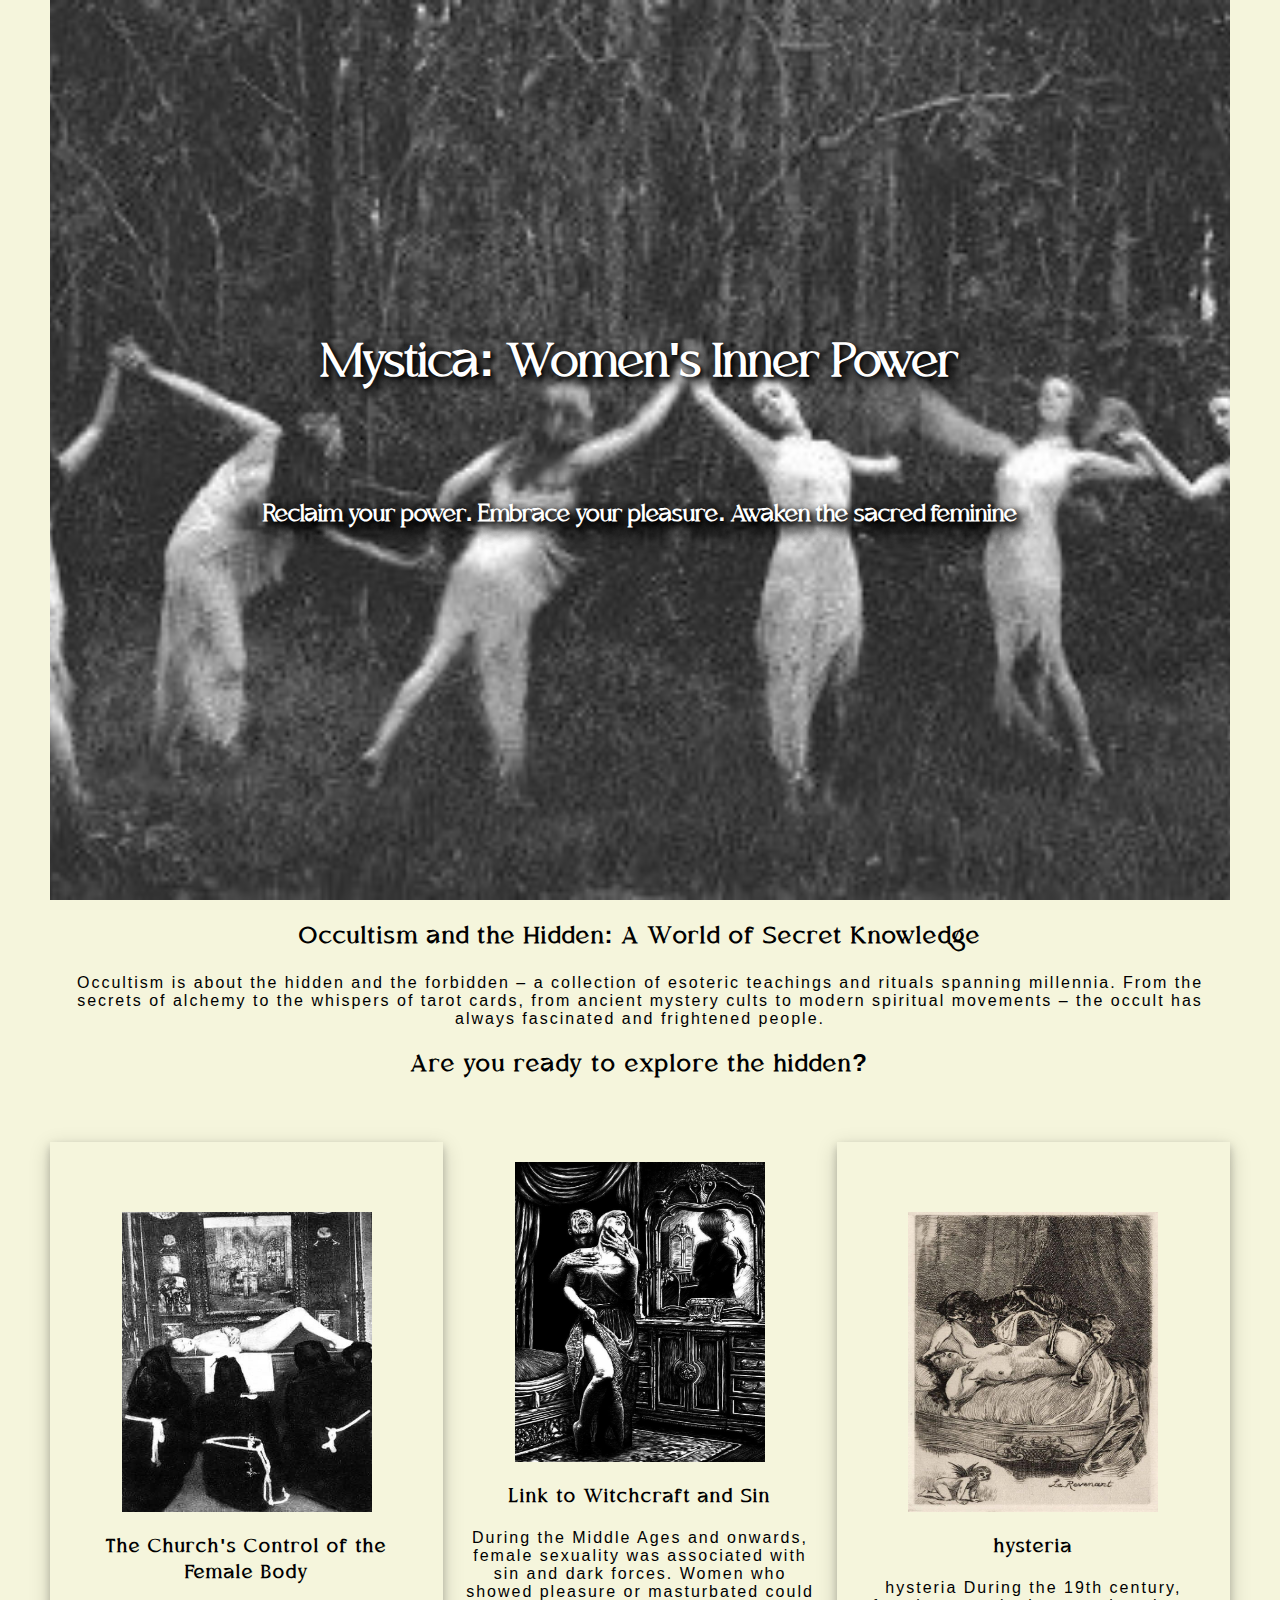
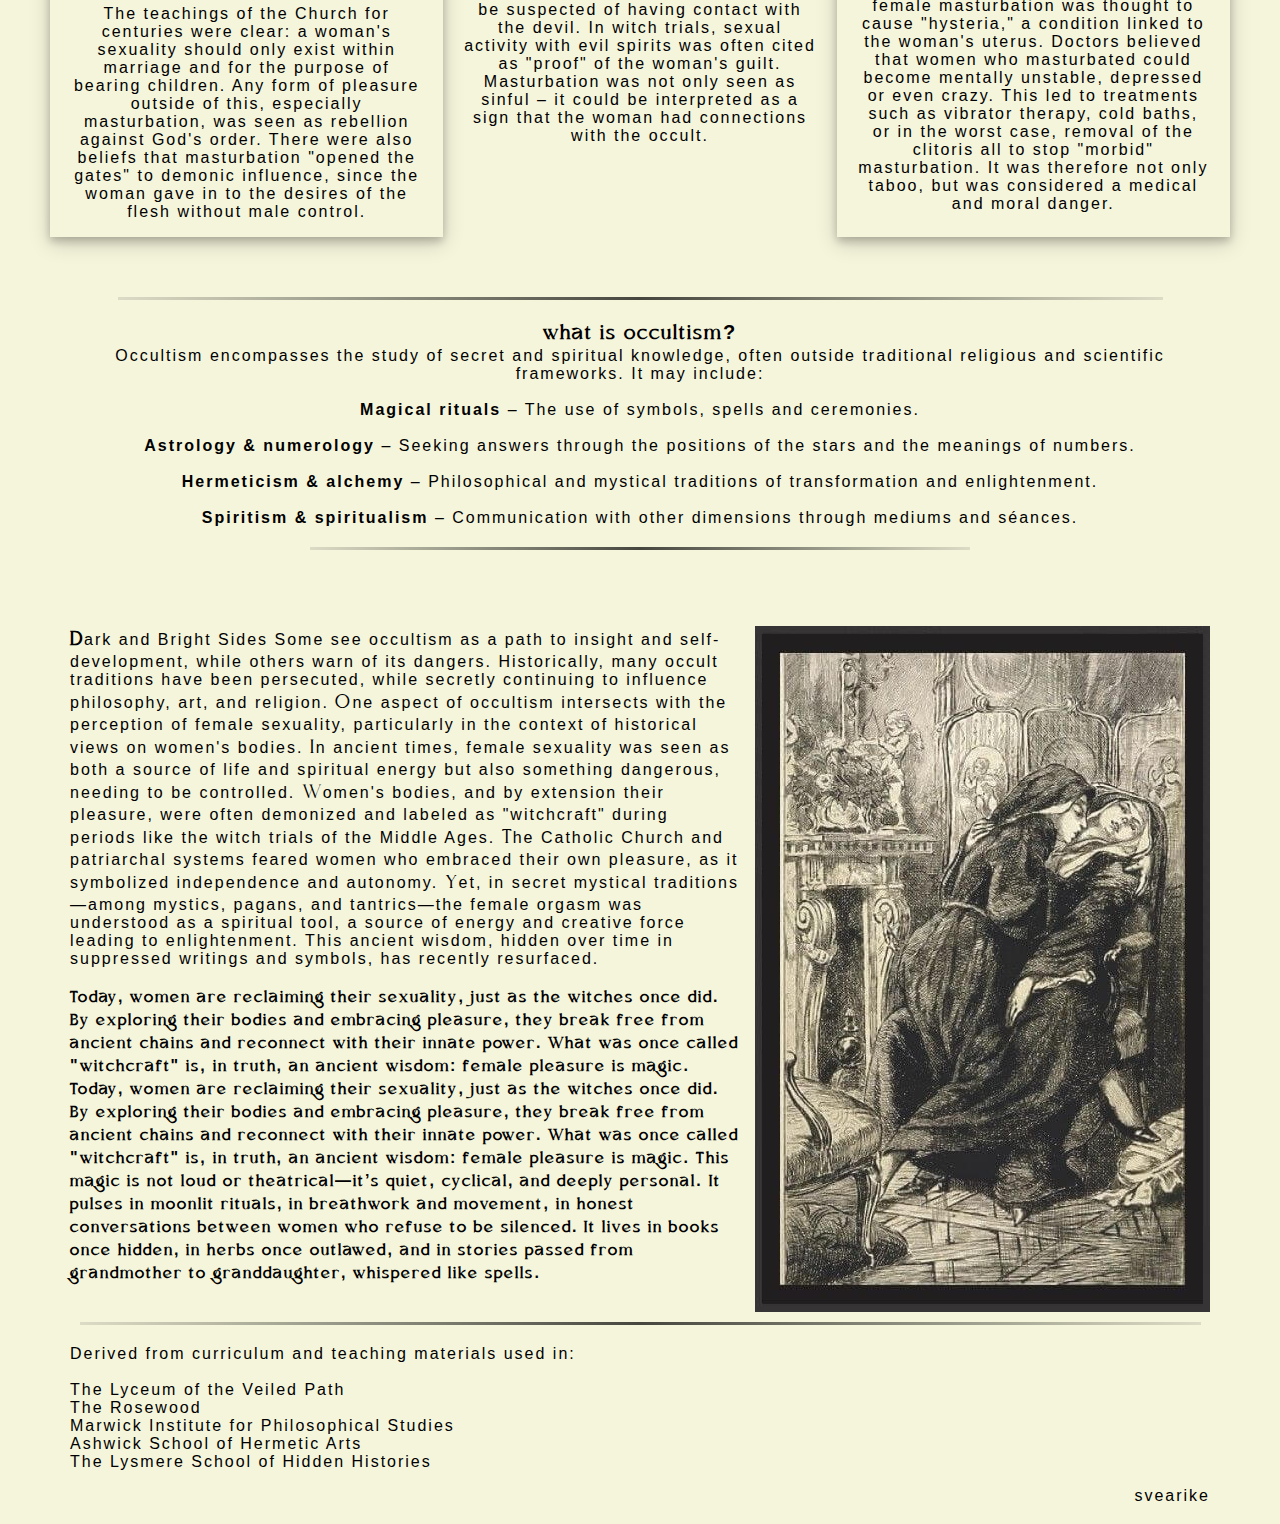
==== index.html @ cb32c2d8 "Add files via upload" ====
<!DOCTYPE html>
<html lang="en">
<head>
    <meta charset="UTF-8">
    <meta name="viewport" content="width=device-width, initial-scale=1.0">
    <title>Redirecting...</title>
    <meta http-equiv="refresh" content="0; url=ocult.html">
</head>
<body>
    <p>Du blir omdirigerad till <a href="ocult.html">ocult.html</a></p>
</body>
</html>
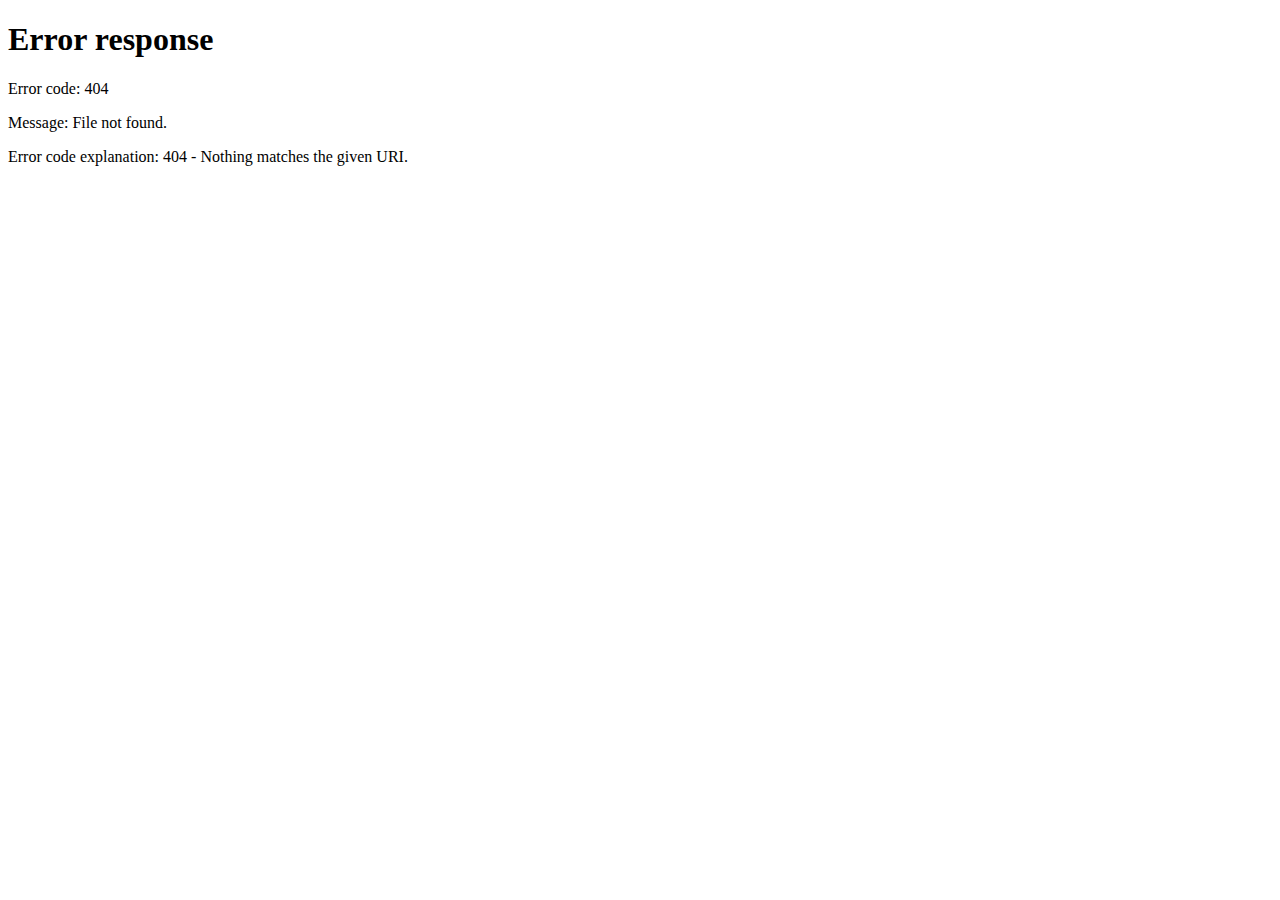
==== commit 063e7955: "Update index.html" ====
--- a/index.html
+++ b/index.html
@@ -7,6 +7,6 @@
     <meta http-equiv="refresh" content="0; url=ocult.html">
 </head>
 <body>
-    <p>Du blir omdirigerad till <a href="ocult.html">ocult.html</a></p>
+    <p>Du blir omdirigerad till <a href="ocult/ocult.html">ocult.html</a></p>
 </body>
-</html>+</html>
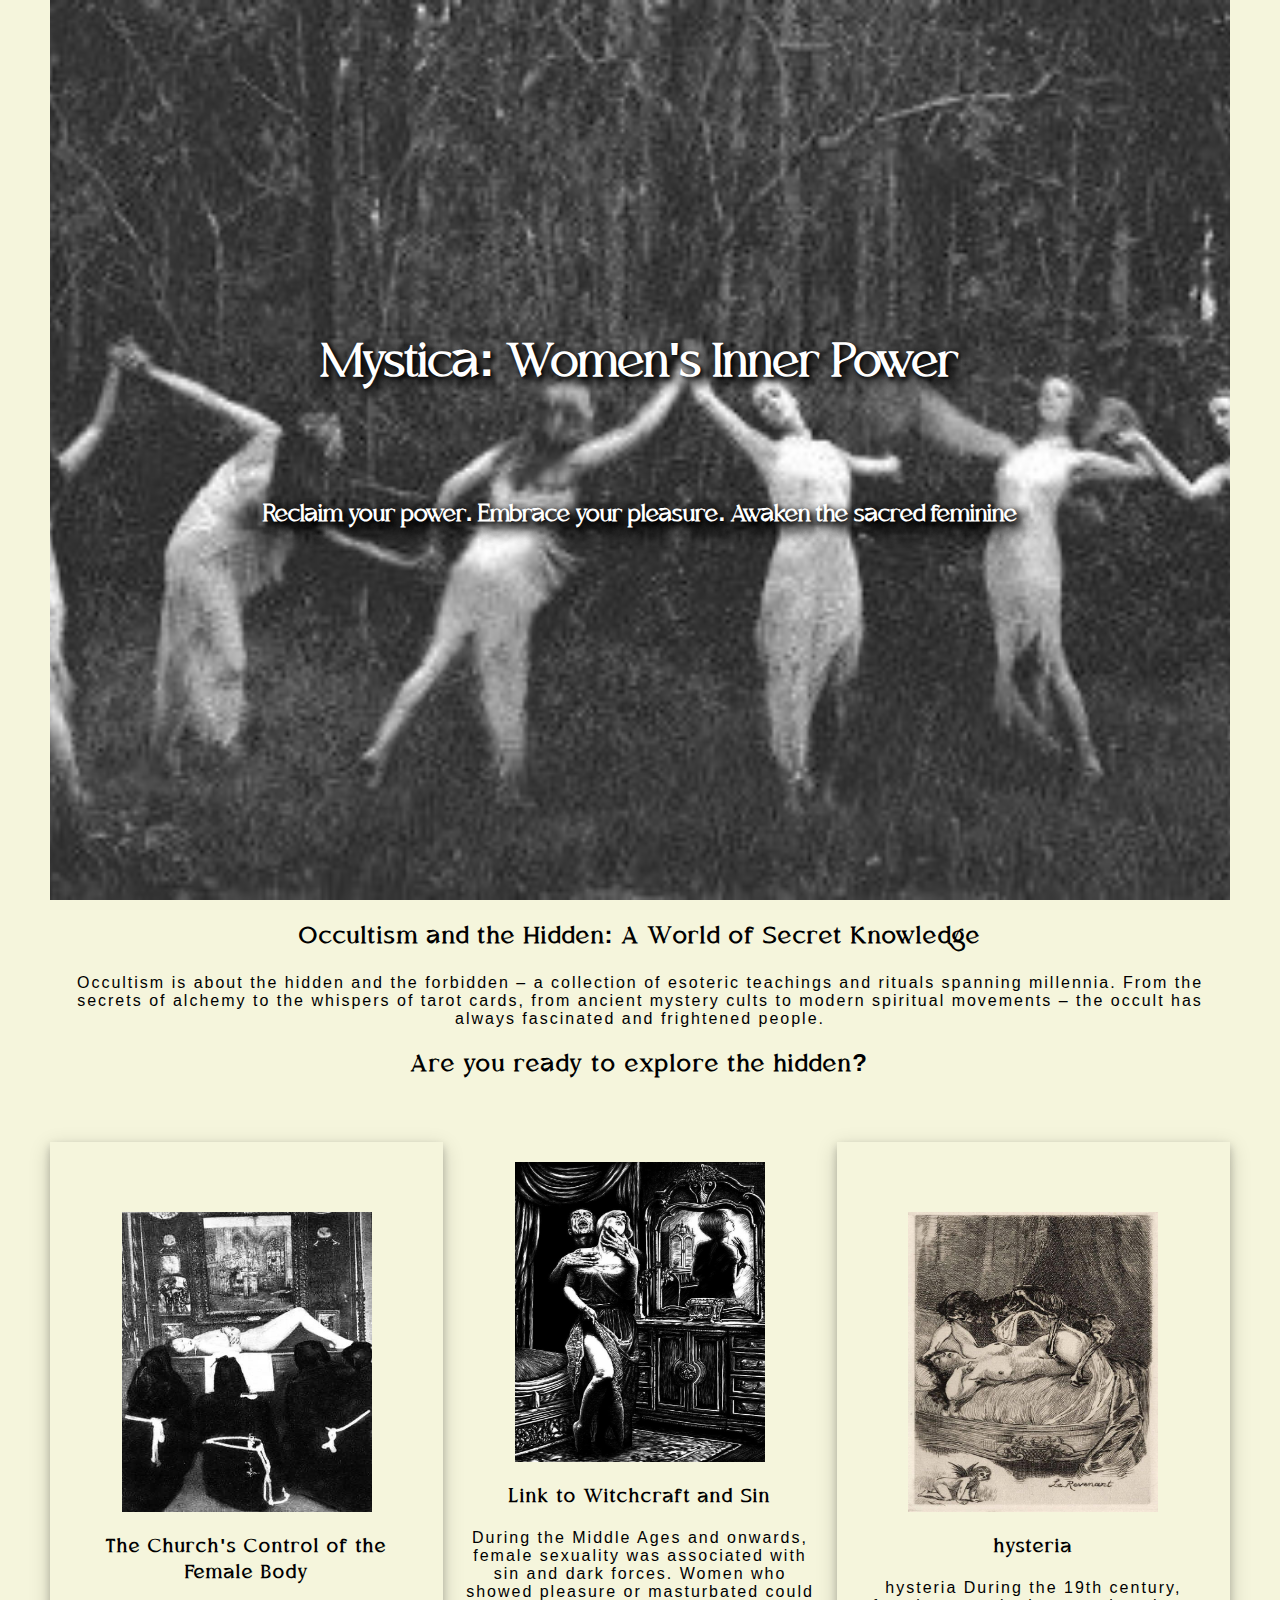
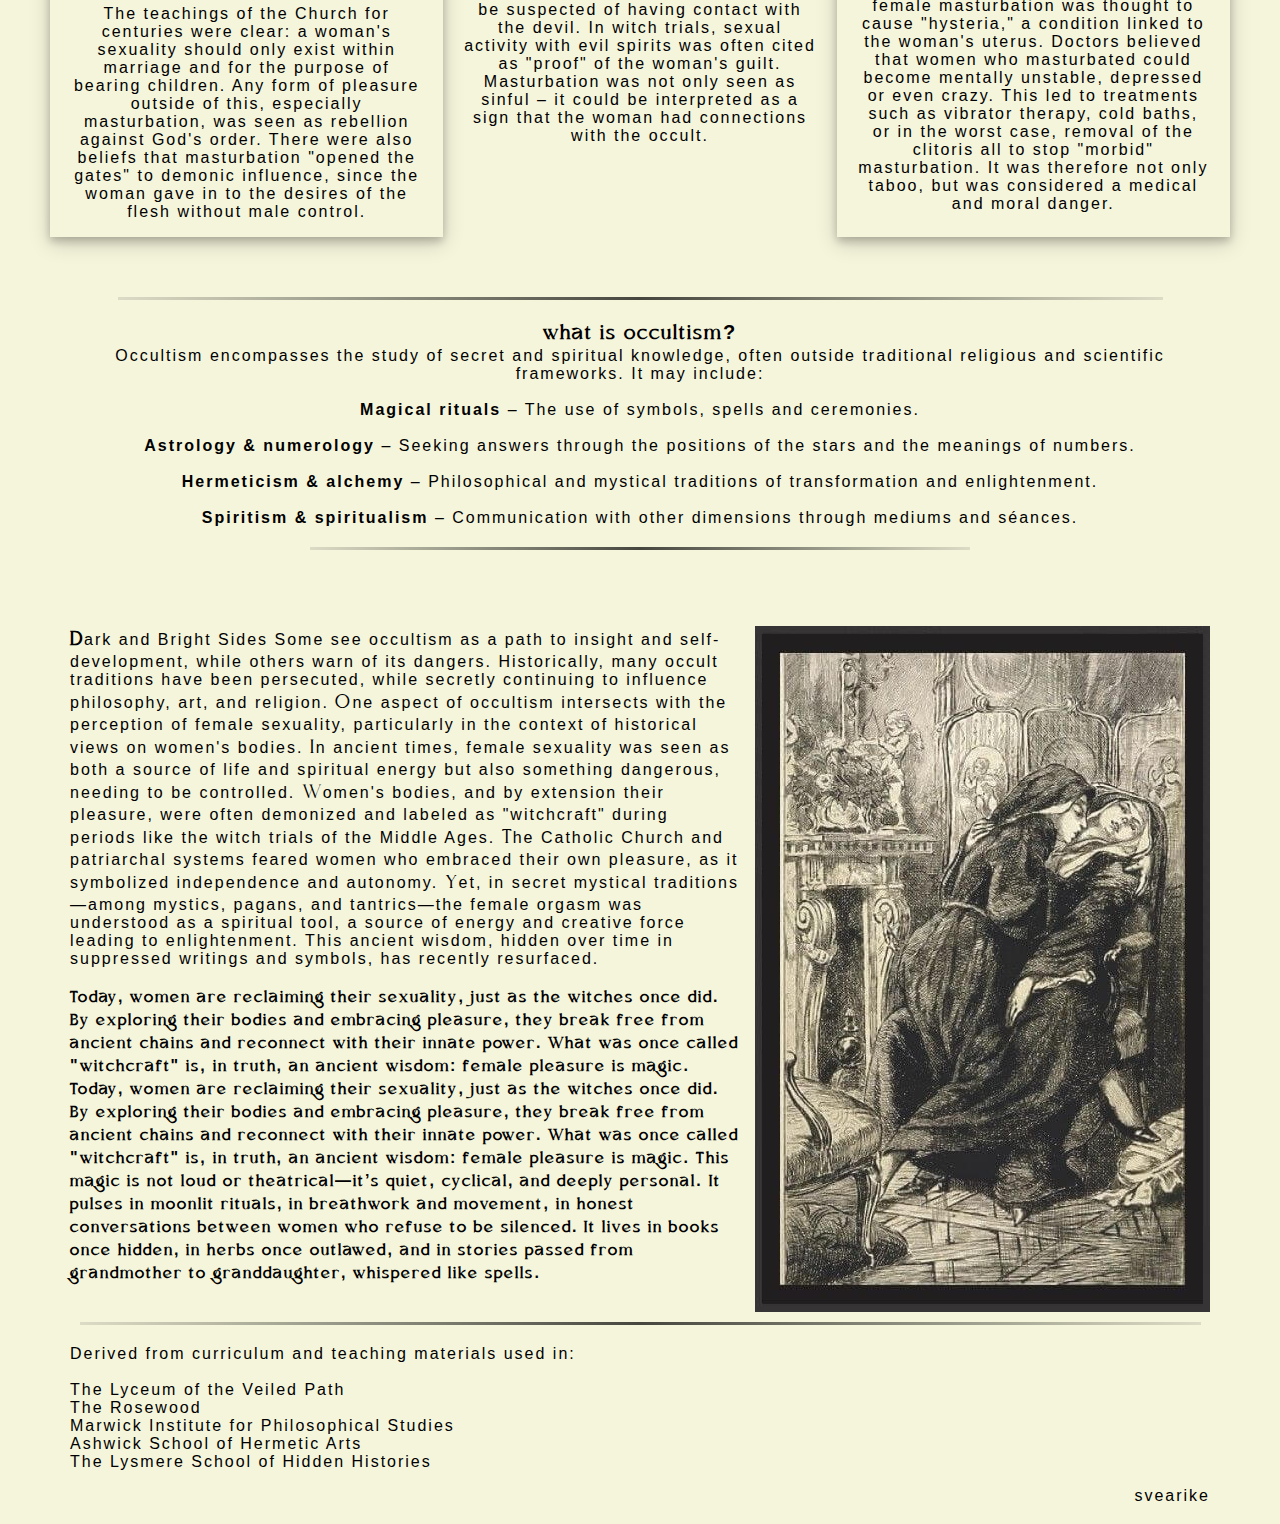
==== commit 11db37cd: "Update index.html" ====
--- a/index.html
+++ b/index.html
@@ -7,6 +7,7 @@
     <meta http-equiv="refresh" content="0; url=ocult.html">
 </head>
 <body>
-    <p>Du blir omdirigerad till <a href="ocult/ocult.html">ocult.html</a></p>
+    <h1>hej hej hej</h1>
+    <p>Du blir omdirigerad till <a href="ocult.html">ocult.html</a></p>
 </body>
 </html>
